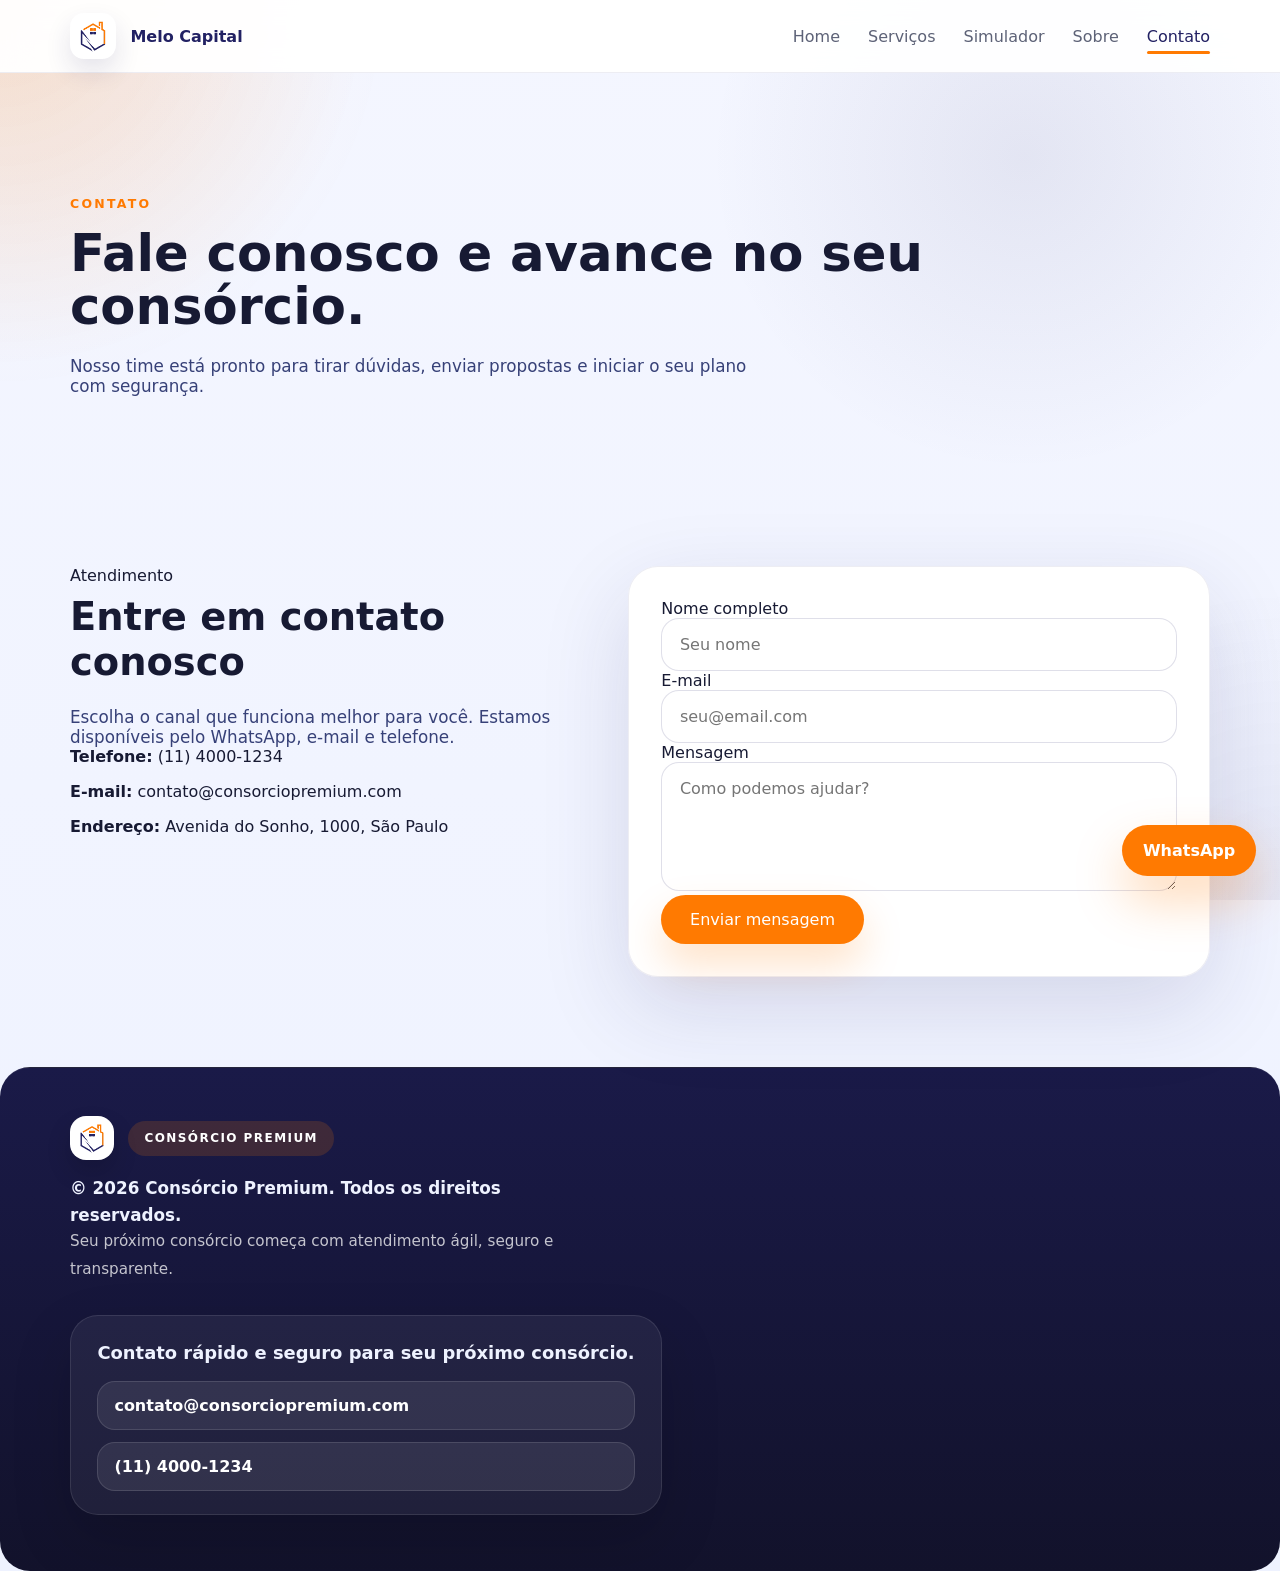
==== contato.html @ 7de31806 "Primeira versão do site de consórcios" ====
﻿<!DOCTYPE html>
<html lang="pt-BR">
  <head>
    <meta charset="UTF-8" />
    <meta name="viewport" content="width=device-width, initial-scale=1.0" />
    <title>Consórcio Premium | Contato</title>
    <link rel="stylesheet" href="estilo.css" />
    <script src="script.js" defer></script>
  </head>
  <body>
    <header class="site-header">
      <div class="container header-inner">
        <a href="index.html" class="brand">
          <img src="logo.png" alt="Logo Melo Capital" class="brand-logo" />
          Melo Capital
        </a>
        <button class="menu-toggle" aria-expanded="false" aria-label="Abrir menu">Menu</button>
        <nav class="main-nav" aria-label="Menu principal">
          <a href="index.html">Home</a>
          <a href="servicos.html">Serviços</a>
          <a href="simulador.html">Simulador</a>
          <a href="sobre.html">Sobre</a>
          <a href="contato.html">Contato</a>
        </nav>
      </div>
    </header>

    <main>
      <section class="hero hero-page">
        <div class="container">
          <div class="page-heading">
            <span class="eyebrow">Contato</span>
            <h1>Fale conosco e avance no seu consórcio.</h1>
            <p>
              Nosso time está pronto para tirar dúvidas, enviar propostas e iniciar
              o seu plano com segurança.
            </p>
          </div>
        </div>
      </section>

      <section class="section section-contact">
        <div class="container contact-grid">
          <div class="contact-info">
            <span class="eyebrow">Atendimento</span>
            <h2>Entre em contato conosco</h2>
            <p>
              Escolha o canal que funciona melhor para você. Estamos disponíveis
              pelo WhatsApp, e-mail e telefone.
            </p>
            <ul class="contact-list">
              <li><strong>Telefone:</strong> (11) 4000-1234</li>
              <li><strong>E-mail:</strong> contato@consorciopremium.com</li>
              <li><strong>Endereço:</strong> Avenida do Sonho, 1000, São Paulo</li>
            </ul>
          </div>
          <form class="contact-form">
            <label>
              Nome completo
              <input type="text" placeholder="Seu nome" />
            </label>
            <label>
              E-mail
              <input type="email" placeholder="seu@email.com" />
            </label>
            <label>
              Mensagem
              <textarea rows="5" placeholder="Como podemos ajudar?"></textarea>
            </label>
            <button type="button" class="btn btn-primary">Enviar mensagem</button>
          </form>
        </div>
      </section>
    </main>

    <a class="whatsapp-float" href="https://wa.me/551140001234" target="_blank" rel="noopener noreferrer">
      WhatsApp
    </a>

    <footer class="site-footer">
      <div class="container footer-inner">
        <div class="footer-panel">
          <div class="footer-logo-wrap">
            <img src="logo.png" alt="Logo Consórcio Premium" class="footer-logo" />
            <span class="footer-badge">Consórcio Premium</span>
          </div>
          <div>
            <p class="footer-copy">© 2026 Consórcio Premium. Todos os direitos reservados.</p>
            <small class="footer-subtitle">Seu próximo consórcio começa com atendimento ágil, seguro e transparente.</small>
          </div>
        </div>
        <div class="footer-card">
          <p class="footer-note">Contato rápido e seguro para seu próximo consórcio.</p>
          <div class="footer-contacts">
            <a href="mailto:contato@consorciopremium.com">contato@consorciopremium.com</a>
            <a href="tel:+551140001234">(11) 4000-1234</a>
          </div>
        </div>
      </div>
    </footer>
  </body>
</html>
---- estilo.css ----
﻿:root {
  --primary: #ff7a01;
  --primary-dark: #d36000;
  --dark: #222163;
  --soft: #374178;
  --bg: #eef2ff;
  --surface: rgba(255, 255, 255, 0.95);
  --text: #171a33;
  --muted: #5d6277;
  --shadow: 0 30px 90px rgba(34, 33, 99, 0.14);
}

* {
  box-sizing: border-box;
}

html {
  scroll-behavior: smooth;
}

body {
  margin: 0;
  min-height: 100vh;
  font-family: Inter, system-ui, -apple-system, BlinkMacSystemFont, "Segoe UI", sans-serif;
  background: radial-gradient(circle at top left, rgba(255, 122, 1, 0.14), transparent 18%),
    radial-gradient(circle at 80% 10%, rgba(34, 33, 99, 0.08), transparent 18%),
    linear-gradient(180deg, #f4f6ff 0%, var(--bg) 100%);
  color: var(--text);
}

body::before {
  content: '';
  position: fixed;
  inset: 0;
  pointer-events: none;
  background: radial-gradient(circle at top left, rgba(255, 122, 1, 0.08), transparent 25%),
    radial-gradient(circle at bottom right, rgba(34, 33, 99, 0.06), transparent 20%);
}

img {
  display: block;
  max-width: 100%;
}

a {
  color: inherit;
  text-decoration: none;
}

button,
input,
select,
textarea {
  font: inherit;
}

.container {
  width: min(1140px, calc(100% - 36px));
  margin: 0 auto;
}

.site-header {
  position: sticky;
  top: 0;
  z-index: 25;
  background: rgba(255, 255, 255, 0.94);
  border-bottom: 1px solid rgba(34, 33, 99, 0.08);
  backdrop-filter: blur(14px);
}

.header-inner {
  display: flex;
  align-items: center;
  justify-content: space-between;
  gap: 1rem;
  min-height: 72px;
}

.brand {
  display: flex;
  align-items: center;
  gap: 0.9rem;
  font-weight: 800;
  color: var(--dark);
}

.brand-logo {
  width: 46px;
  height: 46px;
  object-fit: contain;
  border-radius: 14px;
  background: #fff;
  padding: 6px;
  box-shadow: 0 12px 26px rgba(34, 33, 99, 0.12);
}

.brand-mark {
  display: inline-flex;
  align-items: center;
  justify-content: center;
  width: 44px;
  height: 44px;
  border-radius: 16px;
  background: var(--dark);
  color: #fff;
  font-size: 0.95rem;
}

.menu-toggle {
  display: none;
  border: none;
  background: none;
  color: var(--dark);
  font-weight: 700;
  cursor: pointer;
}

.main-nav {
  display: flex;
  align-items: center;
  gap: 1.75rem;
}

.main-nav a {
  color: var(--muted);
  position: relative;
  transition: color 0.2s ease;
}

.main-nav a:hover,
.main-nav a.active {
  color: var(--dark);
}

.main-nav a.active::after {
  content: '';
  position: absolute;
  left: 0;
  bottom: -8px;
  width: 100%;
  height: 3px;
  border-radius: 999px;
  background: var(--primary);
}

.btn {
  display: inline-flex;
  align-items: center;
  justify-content: center;
  border: none;
  border-radius: 999px;
  padding: 0.95rem 1.8rem;
  transition: transform 0.2s ease, box-shadow 0.2s ease, background 0.2s ease;
  cursor: pointer;
}

.btn:hover {
  transform: translateY(-2px);
}

.btn-primary {
  background: var(--primary);
  color: #fff;
  box-shadow: 0 20px 40px rgba(255, 122, 1, 0.22);
}

.btn-secondary {
  background: rgba(34, 33, 99, 0.08);
  color: var(--dark);
}

main {
  position: relative;
  z-index: 1;
}

.hero {
  padding: 100px 0 70px;
}

.hero-home {
  background: radial-gradient(circle at top left, rgba(255, 122, 1, 0.18), transparent 24%),
    radial-gradient(circle at 85% 0%, rgba(34, 33, 99, 0.14), transparent 22%),
    linear-gradient(180deg, #fdf7f1 0%, var(--bg) 100%);
}

.hero-page {
  padding: 120px 0 80px;
}

.hero-grid {
  display: grid;
  grid-template-columns: 1.45fr 1fr;
  gap: 2.4rem;
  align-items: center;
}

.hero-copy {
  max-width: 620px;
}

.hero-copy .eyebrow,
.page-heading .eyebrow,
.section-header .eyebrow {
  display: inline-flex;
  align-items: center;
  color: var(--primary);
  font-weight: 700;
  text-transform: uppercase;
  letter-spacing: 0.18em;
  font-size: 0.78rem;
  margin-bottom: 1rem;
}

.hero-copy h1,
.page-heading h1,
.section-header h2,
.service-card h2 {
  margin: 0;
  line-height: 1.04;
  font-size: clamp(2.7rem, 4vw, 4.8rem);
}

.hero-copy p,
.page-heading p,
.section-header p,
.service-card p,
.feature-card p,
.about-copy p,
.contact-info p {
  margin: 1.4rem 0 0;
  max-width: 680px;
  color: var(--soft);
  font-size: 1.05rem;
}

.hero-copy p {
  font-size: 1.1rem;
  line-height: 1.9;
}

.hero-actions {
  display: flex;
  gap: 1rem;
  margin-top: 2.5rem;
  flex-wrap: wrap;
}

.hero-actions .btn {
  min-width: 180px;
  padding: 1rem 1.9rem;
}

.hero-panel {
  background: linear-gradient(180deg, rgba(255, 255, 255, 0.98) 0%, rgba(244, 247, 255, 0.98) 100%);
  border: 1px solid rgba(34, 33, 99, 0.09);
  box-shadow: 0 35px 80px rgba(34, 33, 99, 0.12);
  padding: 2.6rem;
}

.panel-head {
  display: grid;
  gap: 0.7rem;
  margin-bottom: 2rem;
}

.panel-head p {
  margin: 0;
  color: var(--primary);
  font-weight: 700;
  text-transform: uppercase;
  letter-spacing: 0.18em;
}

.panel-head strong {
  font-size: 1.95rem;
  color: var(--dark);
}

.panel-features {
  display: grid;
  gap: 1rem;
}

.panel-features div {
  padding: 1.1rem 1.25rem;
  background: rgba(255, 255, 255, 0.95);
  border-radius: 22px;
  border: 1px solid rgba(34, 33, 99, 0.08);
}

.panel-features div span {
  display: block;
  font-size: 1.15rem;
  font-weight: 700;
  color: var(--dark);
}

.panel-features div small {
  display: block;
  margin-top: 0.45rem;
  color: var(--muted);
}

.hero-panel,
.panel-head,
.panel-features,
.feature-card,
.preview-card,
.service-card,
.simulator-card,
.about-stats .stat-card,
.contact-form,
.contact-info,
.site-footer {
  border-radius: 30px;
}

.hero-panel {
  background: rgba(255, 255, 255, 0.98);
  border: 1px solid rgba(34, 33, 99, 0.1);
  box-shadow: var(--shadow);
  padding: 2.4rem;
}

.panel-head {
  display: grid;
  gap: 0.5rem;
  margin-bottom: 2rem;
}

.panel-head p {
  margin: 0;
  color: var(--muted);
  font-weight: 700;
}

.panel-head strong {
  font-size: 1.7rem;
}

.panel-features {
  display: grid;
  gap: 1rem;
}

.panel-features div {
  padding: 1rem 1.1rem;
  background: rgba(255, 255, 255, 0.82);
  border-radius: 22px;
  border: 1px solid rgba(34, 33, 99, 0.08);
}

.panel-features span {
  display: block;
  font-weight: 700;
}

.panel-features small {
  color: var(--muted);
}

.section {
  padding: 90px 0;
}

.section-overview {
  background: rgba(255, 255, 255, 0.92);
}

.section-header.center {
  text-align: center;
  max-width: 760px;
  margin: 0 auto 3rem;
}

.feature-grid {
  display: grid;
  grid-template-columns: repeat(3, minmax(0, 1fr));
  gap: 1.75rem;
}

.feature-card {
  background: rgba(255, 255, 255, 0.96);
  box-shadow: var(--shadow);
  padding: 2rem;
  border: 1px solid rgba(34, 33, 99, 0.08);
}

.feature-card strong {
  display: block;
  font-size: 1.1rem;
}

.feature-card p {
  margin-top: 1rem;
}

.section-preview {
  padding-bottom: 110px;
}

.preview-grid {
  display: grid;
  grid-template-columns: repeat(3, minmax(0, 1fr));
  gap: 1.75rem;
}

.preview-card {
  background: linear-gradient(180deg, #ffffff 0%, #f8f9ff 100%);
  border: 1px solid rgba(34, 33, 99, 0.08);
  box-shadow: var(--shadow);
  padding: 2.3rem;
}

.preview-card h3 {
  font-size: 1.65rem;
  margin: 1rem 0 0.85rem;
}

.link-card {
  display: inline-block;
  margin-top: 1.5rem;
  color: var(--dark);
  font-weight: 700;
}

.card-badge {
  display: inline-flex;
  align-items: center;
  height: 2.5rem;
  padding: 0 1rem;
  border-radius: 999px;
  background: rgba(255, 122, 1, 0.12);
  color: var(--primary);
  font-weight: 700;
}

.cards-grid {
  display: grid;
  gap: 1.75rem;
}

.service-card {
  background: rgba(255, 255, 255, 0.98);
  border: 1px solid rgba(34, 33, 99, 0.1);
  box-shadow: var(--shadow);
  padding: 2.4rem;
}

.service-large h2 {
  margin-top: 1rem;
  font-size: 1.8rem;
}

.service-card p {
  margin: 1rem 0 1.5rem;
}

.service-card ul {
  list-style: none;
  margin: 0;
  padding: 0;
  display: grid;
  gap: 1rem;
}

.service-card li {
  position: relative;
  padding-left: 1.55rem;
  color: var(--text);
}

.service-card li::before {
  content: "\2022";
  position: absolute;
  left: 0;
  top: 2px;
  color: var(--primary);
}

.section-secondary {
  background: #f7f8ff;
}

.simulator-grid {
  display: grid;
  grid-template-columns: 1fr 1.05fr;
  gap: 2rem;
  align-items: start;
}

.simulator-copy h2 {
  font-size: clamp(2rem, 3vw, 2.8rem);
  margin: 0 0 1rem;
}

.simulator-copy p {
  margin-top: 1rem;
}

.simulator-card {
  background: rgba(255, 255, 255, 0.98);
  border: 1px solid rgba(34, 33, 99, 0.08);
  box-shadow: var(--shadow);
  padding: 2.3rem;
}

.simulator-form {
  display: grid;
  gap: 1.3rem;
}

.simulator-form label {
  display: grid;
  gap: 0.7rem;
  font-weight: 600;
}

.simulator-form input,
.simulator-form select,
.contact-form input,
.contact-form textarea {
  width: 100%;
  border: 1px solid rgba(34, 33, 99, 0.14);
  border-radius: 18px;
  padding: 1rem 1.1rem;
  background: #fff;
}

.simulator-form input[type='range'] {
  appearance: none;
  width: 100%;
  height: 8px;
  background: rgba(34, 33, 99, 0.15);
  border-radius: 999px;
}

.simulator-form input[type='range']::-webkit-slider-thumb {
  appearance: none;
  width: 22px;
  height: 22px;
  border-radius: 50%;
  background: var(--primary);
}

.range-value {
  margin-top: -0.4rem;
  text-align: right;
  color: var(--muted);
}

.simulator-results {
  margin-top: 2rem;
  padding: 1.9rem;
  border-radius: 24px;
  background: #eef3ff;
}

.simulator-results h3 {
  margin: 0 0 1rem;
}

.result-row {
  display: flex;
  justify-content: space-between;
  gap: 1rem;
  margin-bottom: 1rem;
}

.result-row strong {
  color: var(--dark);
}

.about-grid {
  display: grid;
  grid-template-columns: 1.1fr 0.9fr;
  gap: 2rem;
}

.about-copy h2 {
  font-size: clamp(2.2rem, 3vw, 3rem);
  margin-bottom: 1.1rem;
}

.about-copy p {
  max-width: 640px;
}

.about-list {
  list-style: none;
  margin: 0;
  padding: 0;
  display: grid;
  gap: 1rem;
}

.about-list li {
  background: rgba(255, 122, 1, 0.08);
  padding: 1.2rem 1.3rem;
  border-radius: 18px;
}

.about-stats {
  display: grid;
  gap: 1rem;
}

.stat-card {
  background: rgba(255, 255, 255, 0.98);
  padding: 1.8rem;
  box-shadow: var(--shadow);
  border: 1px solid rgba(34, 33, 99, 0.08);
}

.stat-card strong {
  display: block;
  font-size: 2.4rem;
  margin-bottom: 0.65rem;
}

.contact-grid {
  display: grid;
  grid-template-columns: 0.95fr 1.05fr;
  gap: 2rem;
}

.contact-info h2 {
  font-size: clamp(2.2rem, 3vw, 3rem);
  margin: 0.6rem 0 1rem;
}

.contact-list {
  list-style: none;
  margin: 0;
  padding: 0;
  display: grid;
  gap: 1rem;
}

.contact-list li {
  color: var(--text);
}

.contact-form {
  background: rgba(255, 255, 255, 0.98);
  border: 1px solid rgba(34, 33, 99, 0.08);
  box-shadow: var(--shadow);
  padding: 2rem;
}

.contact-form button {
  width: auto;
}

.whatsapp-float {
  position: fixed;
  right: 1.5rem;
  bottom: 1.5rem;
  display: inline-flex;
  align-items: center;
  justify-content: center;
  background: var(--primary);
  color: #fff;
  padding: 1rem 1.3rem;
  border-radius: 999px;
  box-shadow: 0 24px 50px rgba(255, 122, 1, 0.28);
  z-index: 30;
  font-weight: 700;
}

.site-footer {
  background: linear-gradient(180deg, #1a1a48 0%, #12122b 100%);
  color: #eef2ff;
  padding: 3rem 0 3.5rem;
  border-top: 1px solid rgba(255, 255, 255, 0.08);
}

.footer-inner {
  display: flex;
  align-items: flex-start;
  justify-content: space-between;
  gap: 2rem;
  flex-wrap: wrap;
}

.footer-panel,
.footer-card {
  display: flex;
  flex-direction: column;
  gap: 0.9rem;
}

.footer-panel {
  max-width: 540px;
}

.footer-logo-wrap {
  display: flex;
  align-items: center;
  gap: 0.9rem;
}

.footer-logo {
  width: 44px;
  height: 44px;
  object-fit: contain;
  border-radius: 16px;
  background: #fff;
  padding: 6px;
  box-shadow: 0 12px 24px rgba(0, 0, 0, 0.15);
}

.footer-badge {
  display: inline-flex;
  align-items: center;
  justify-content: center;
  width: fit-content;
  padding: 0.65rem 1rem;
  border-radius: 999px;
  background: rgba(255, 122, 1, 0.16);
  color: #fff;
  font-weight: 700;
  letter-spacing: 0.12em;
  text-transform: uppercase;
  font-size: 0.75rem;
}

.footer-copy {
  margin: 0;
  font-size: 1.05rem;
  font-weight: 700;
  line-height: 1.6;
}

.footer-subtitle {
  color: rgba(255, 255, 255, 0.75);
  font-size: 0.95rem;
  line-height: 1.8;
}

.footer-card {
  min-width: 260px;
  padding: 1.45rem 1.65rem;
  border-radius: 28px;
  background: rgba(255, 255, 255, 0.06);
  border: 1px solid rgba(255, 255, 255, 0.1);
  box-shadow: 0 24px 60px rgba(0, 0, 0, 0.15);
}

.footer-note {
  margin: 0;
  font-size: 1.12rem;
  font-weight: 700;
  line-height: 1.55;
}

.footer-contacts {
  display: grid;
  gap: 0.8rem;
}

.footer-contacts a {
  display: inline-flex;
  align-items: center;
  gap: 0.7rem;
  padding: 0.85rem 1rem;
  border-radius: 18px;
  background: rgba(255, 255, 255, 0.08);
  border: 1px solid rgba(255, 255, 255, 0.12);
  color: #fff;
  font-weight: 600;
  transition: transform 0.2s ease, background 0.2s ease, border-color 0.2s ease;
}

.footer-contacts a:hover {
  transform: translateY(-1px);
  background: rgba(255, 255, 255, 0.12);
  border-color: rgba(255, 122, 1, 0.35);
}

.footer-inner p,
.footer-inner small {
  margin: 0;
}

@media (max-width: 760px) {
  .footer-inner {
    justify-content: center;
    text-align: center;
  }

  .footer-panel,
  .footer-card {
    width: 100%;
    align-items: center;
  }

  .footer-card {
    padding: 1.75rem 1.35rem;
  }

  .footer-contacts a {
    justify-content: center;
  }
}

@media (max-width: 960px) {
  .hero-grid,
  .feature-grid,
  .preview-grid,
  .simulator-grid,
  .about-grid,
  .contact-grid {
    grid-template-columns: 1fr;
  }

  .cards-grid {
    grid-template-columns: 1fr;
  }
}

@media (max-width: 760px) {
  .header-inner {
    flex-wrap: wrap;
    justify-content: space-between;
  }

  .menu-toggle {
    display: inline-flex;
  }

  .main-nav {
    position: absolute;
    left: 0;
    right: 0;
    top: 72px;
    background: rgba(255, 255, 255, 0.98);
    flex-direction: column;
    align-items: stretch;
    padding: 1rem 1.5rem 1.5rem;
    gap: 1rem;
    border-bottom: 1px solid rgba(34, 33, 99, 0.08);
    transform: translateY(-120%);
    opacity: 0;
    pointer-events: none;
    transition: transform 0.25s ease, opacity 0.25s ease;
  }

  .main-nav.open {
    transform: translateY(0);
    opacity: 1;
    pointer-events: auto;
  }

  .main-nav a {
    padding: 0.75rem 0;
    border-bottom: 1px solid rgba(34, 33, 99, 0.08);
  }

  .hero {
    padding-top: 100px;
  }

  .hero-copy h1,
  .page-heading h1 {
    font-size: 2.4rem;
  }

  .footer-inner {
    flex-direction: column;
    align-items: center;
    text-align: center;
  }
}
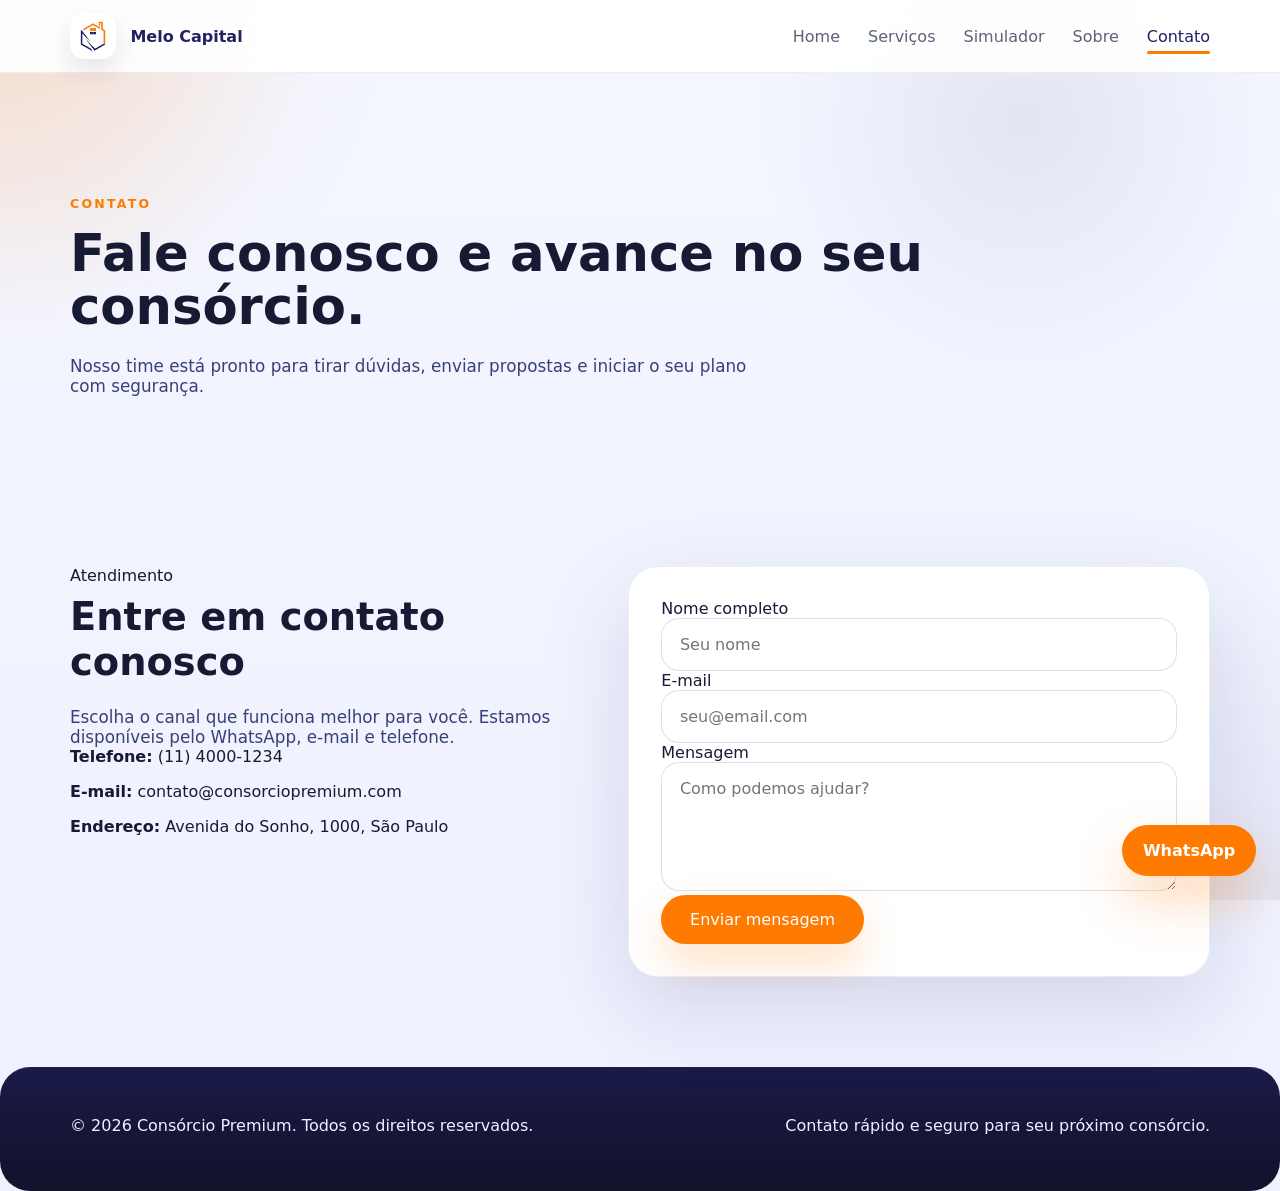
==== commit 9a1c8891: "Primeira versão do site de consórcios" ====
--- a/contato.html
+++ b/contato.html
@@ -79,23 +79,8 @@
 
     <footer class="site-footer">
       <div class="container footer-inner">
-        <div class="footer-panel">
-          <div class="footer-logo-wrap">
-            <img src="logo.png" alt="Logo Consórcio Premium" class="footer-logo" />
-            <span class="footer-badge">Consórcio Premium</span>
-          </div>
-          <div>
-            <p class="footer-copy">© 2026 Consórcio Premium. Todos os direitos reservados.</p>
-            <small class="footer-subtitle">Seu próximo consórcio começa com atendimento ágil, seguro e transparente.</small>
-          </div>
-        </div>
-        <div class="footer-card">
-          <p class="footer-note">Contato rápido e seguro para seu próximo consórcio.</p>
-          <div class="footer-contacts">
-            <a href="mailto:contato@consorciopremium.com">contato@consorciopremium.com</a>
-            <a href="tel:+551140001234">(11) 4000-1234</a>
-          </div>
-        </div>
+        <p>© 2026 Consórcio Premium. Todos os direitos reservados.</p>
+        <span>Contato rápido e seguro para seu próximo consórcio.</span>
       </div>
     </footer>
   </body>
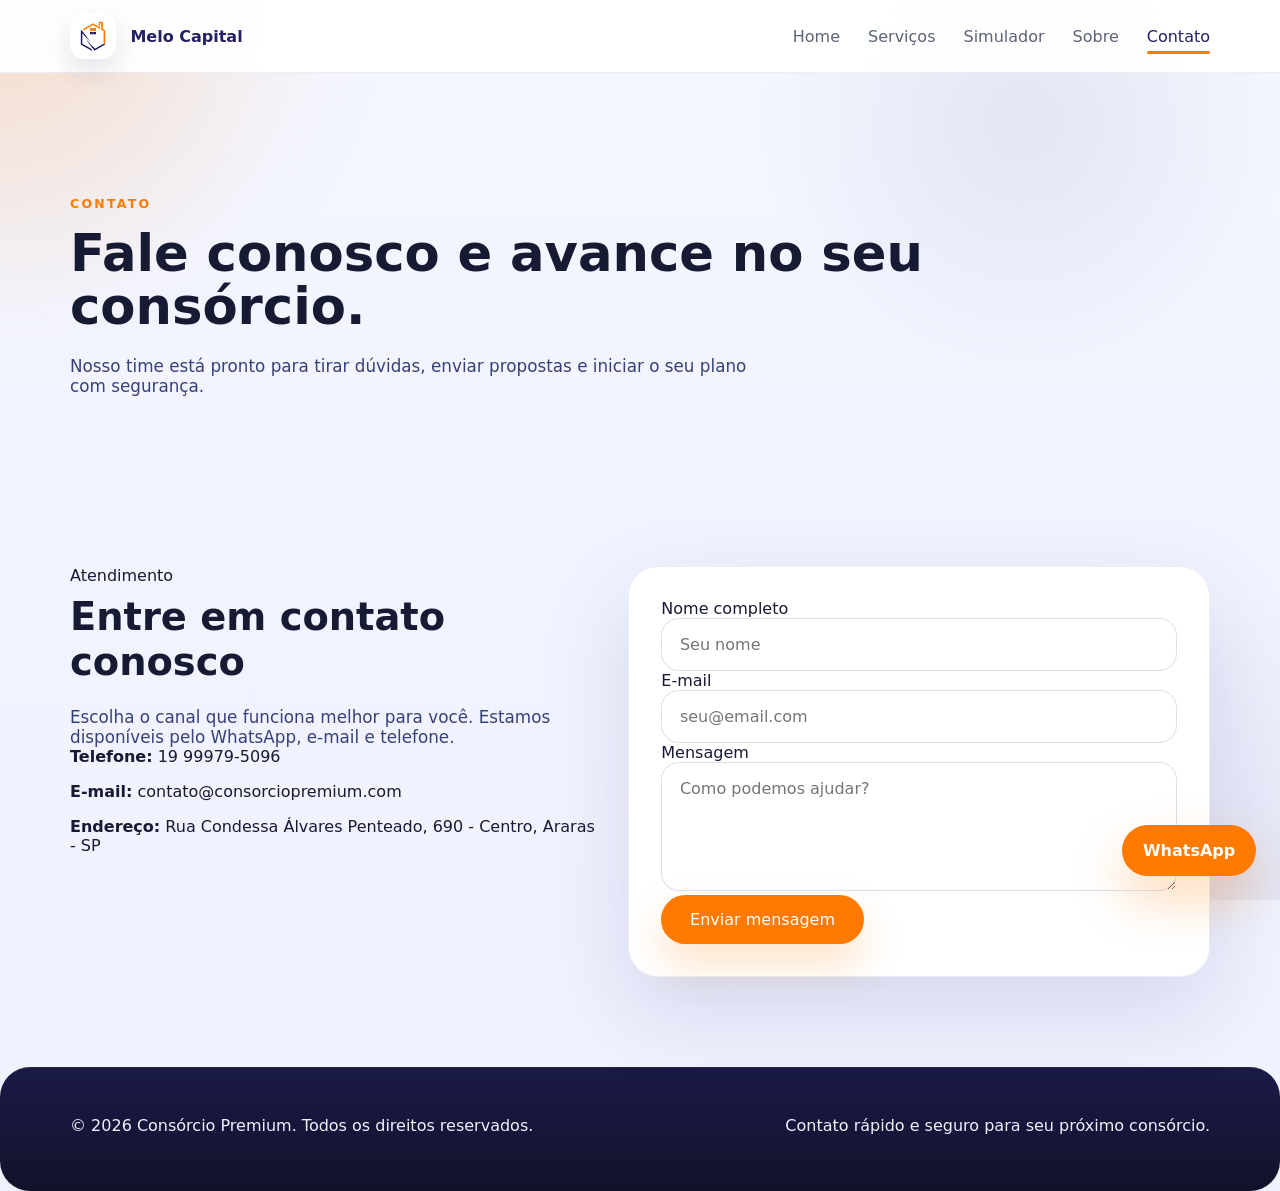
==== commit 58e19ef4: "Atualização" ====
--- a/contato.html
+++ b/contato.html
@@ -49,9 +49,9 @@
               pelo WhatsApp, e-mail e telefone.
             </p>
             <ul class="contact-list">
-              <li><strong>Telefone:</strong> (11) 4000-1234</li>
+              <li><strong>Telefone:</strong> 19 99979-5096</li>
               <li><strong>E-mail:</strong> contato@consorciopremium.com</li>
-              <li><strong>Endereço:</strong> Avenida do Sonho, 1000, São Paulo</li>
+              <li><strong>Endereço:</strong>  Rua Condessa Álvares Penteado, 690 - Centro, Araras - SP</li>
             </ul>
           </div>
           <form class="contact-form">
